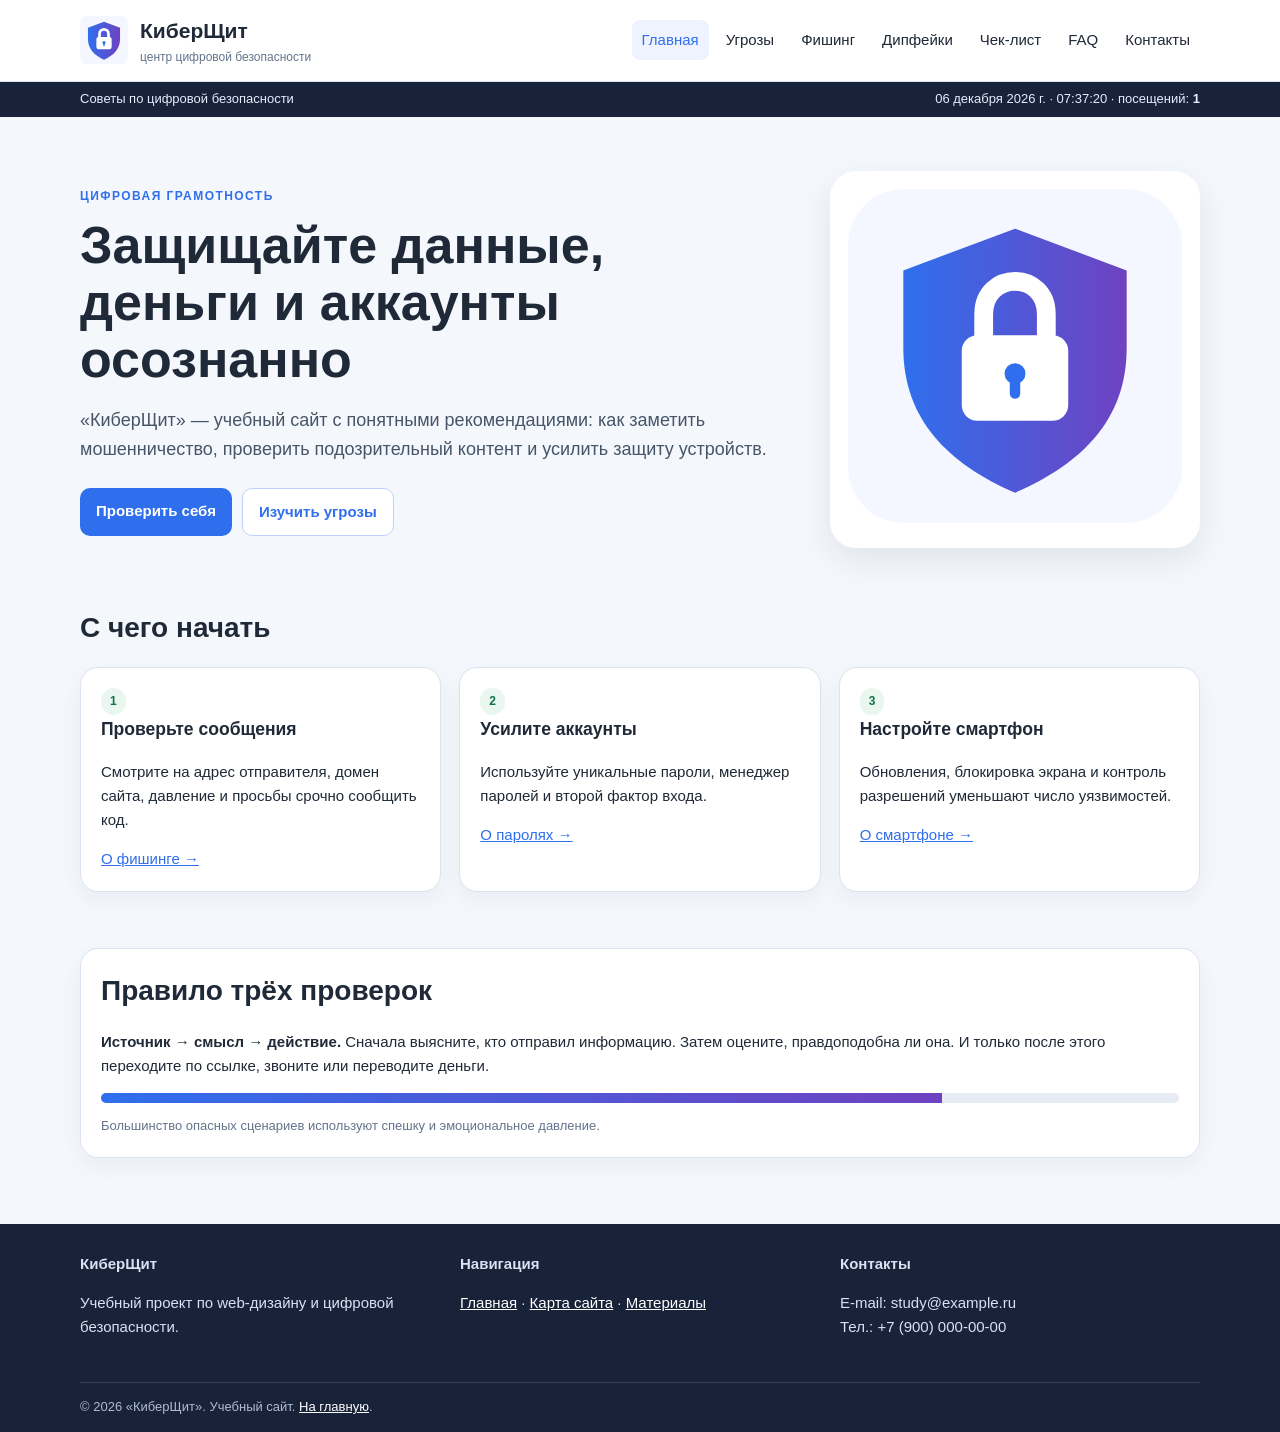
==== index.html @ 71428c57 "Add files via upload" ====
<!doctype html><html lang="ru"><head><meta charset="utf-8"><meta name="viewport" content="width=device-width, initial-scale=1"><title>Центр цифровой безопасности — КиберЩит</title><meta name="description" content="Практические советы для безопасной жизни в интернете. Разбираем фишинг, дипфейки, пароли и защиту смартфона."><meta name="keywords" content="цифровая безопасность, кибербезопасность, фишинг, пароли, дипфейки, защита данных"><meta name="author" content="Учебная работа"><link rel="stylesheet" href="css/style.css"></head><body><div class="site-header"><div class="container topbar"><a class="brand" href="index.html"><img src="images/logo.svg" alt="Логотип КиберЩит"><div><strong>КиберЩит</strong><span>центр цифровой безопасности</span></div></a><button class="nav-toggle" aria-expanded="false" aria-label="Открыть меню">Меню</button><nav class="nav" aria-label="Главная навигация"><a href="index.html" class="active">Главная</a><a href="threats.html" class="">Угрозы</a><a href="phishing.html" class="">Фишинг</a><a href="deepfakes.html" class="">Дипфейки</a><a href="checklist.html" class="">Чек-лист</a><a href="faq.html" class="">FAQ</a><a href="contacts.html" class="">Контакты</a></nav></div></div><div class="statusbar"><div class="container"><span>Советы по цифровой безопасности</span><span><span data-live-date>—</span> · <span data-live-clock>—</span> · посещений: <strong data-visit-counter>0</strong></span></div></div><main><section class="hero"><div class="container hero-grid"><div><span class="kicker">Цифровая грамотность</span><h1>Защищайте данные, деньги и аккаунты осознанно</h1><p class="lead">«КиберЩит» — учебный сайт с понятными рекомендациями: как заметить мошенничество, проверить подозрительный контент и усилить защиту устройств.</p><div class="btns"><a class="btn" href="checklist.html">Проверить себя</a><a class="btn secondary" href="threats.html">Изучить угрозы</a></div></div><div class="hero-art"><img src="images/logo.svg" alt="Логотип КиберЩит — щит с замком"></div></div></section><section class="section"><div class="container"><h2>С чего начать</h2><div class="grid"><div class="card"><span class="badge">1</span><h3>Проверьте сообщения</h3><p>Смотрите на адрес отправителя, домен сайта, давление и просьбы срочно сообщить код.</p><a href="phishing.html">О фишинге →</a></div><div class="card"><span class="badge">2</span><h3>Усилите аккаунты</h3><p>Используйте уникальные пароли, менеджер паролей и второй фактор входа.</p><a href="passwords.html">О паролях →</a></div><div class="card"><span class="badge">3</span><h3>Настройте смартфон</h3><p>Обновления, блокировка экрана и контроль разрешений уменьшают число уязвимостей.</p><a href="mobile.html">О смартфоне →</a></div></div></div></section><section class="section"><div class="container card"><h2>Правило трёх проверок</h2><p><strong>Источник → смысл → действие.</strong> Сначала выясните, кто отправил информацию. Затем оцените, правдоподобна ли она. И только после этого переходите по ссылке, звоните или переводите деньги.</p><div class="progress"><span style="width:78%"></span></div><p class="mini">Большинство опасных сценариев используют спешку и эмоциональное давление.</p></div></section></main><footer class="site-footer"><div class="container footer-grid"><div><strong>КиберЩит</strong><p>Учебный проект по web-дизайну и цифровой безопасности.</p></div><div><strong>Навигация</strong><p><a href="index.html">Главная</a> · <a href="sitemap.html">Карта сайта</a> · <a href="resources.html">Материалы</a></p></div><div><strong>Контакты</strong><p>E-mail: study@example.ru<br>Тел.: +7 (900) 000-00-00</p></div></div><div class="container footer-bottom">© 2026 «КиберЩит». Учебный сайт. <a href="index.html">На главную</a>.</div></footer><script src="js/clock.js"></script><script src="js/effects.js"></script><script src="js/counter.js"></script></body></html>
---- css/style.css ----
:root{--bg:#f4f7fb;--card:#fff;--ink:#1f2937;--muted:#64748b;--brand:#2f6fed;--brand2:#6f42c1;--ok:#17895e;--danger:#c94747;--line:#dbe3ef;--shadow:0 12px 32px rgba(33,50,90,.09)}*{box-sizing:border-box}html{scroll-behavior:smooth}body{margin:0;font-family:Arial,Helvetica,sans-serif;font-size:15px;line-height:1.6;color:var(--ink);background:var(--bg)}a{color:var(--brand)}img{max-width:100%;height:auto}.container{width:min(1120px,92%);margin:auto}.site-header{background:#fff;border-bottom:1px solid var(--line);position:sticky;top:0;z-index:20}.topbar{display:flex;align-items:center;justify-content:space-between;gap:20px;padding:14px 0}.brand{display:flex;align-items:center;gap:12px;text-decoration:none;color:var(--ink)}.brand img{width:48px;height:48px}.brand strong{font-size:21px;display:block}.brand span{display:block;color:var(--muted);font-size:12px}.nav-toggle{display:none;border:1px solid var(--line);background:#fff;border-radius:10px;padding:9px 12px}.nav{display:flex;gap:7px;flex-wrap:wrap}.nav a{text-decoration:none;color:var(--ink);padding:8px 10px;border-radius:8px}.nav a:hover,.nav a.active{background:#eef3ff;color:var(--brand)}.statusbar{background:#182238;color:#e5ecff}.statusbar .container{display:flex;justify-content:space-between;gap:12px;flex-wrap:wrap;padding:7px 0;font-size:13px}.hero{padding:54px 0 30px}.hero-grid{display:grid;grid-template-columns:1.45fr .75fr;gap:34px;align-items:center}.kicker{text-transform:uppercase;letter-spacing:.12em;color:var(--brand);font-weight:700;font-size:12px}.hero h1,.page-head h1{font-size:clamp(30px,5vw,52px);line-height:1.1;margin:10px 0 16px}.lead{font-size:18px;color:#475569;max-width:760px}.hero-art,.page-art{background:#fff;border-radius:26px;padding:18px;box-shadow:var(--shadow)}.btns{display:flex;gap:10px;flex-wrap:wrap;margin-top:24px}.btn{display:inline-block;text-decoration:none;background:var(--brand);color:#fff;padding:11px 16px;border-radius:10px;font-weight:700}.btn.secondary{background:#fff;color:var(--brand);border:1px solid #bfd0ff}.section{padding:28px 0}.section h2{font-size:28px;margin:0 0 16px}.grid{display:grid;grid-template-columns:repeat(3,1fr);gap:18px}.card{background:#fff;border:1px solid var(--line);border-radius:18px;padding:20px;box-shadow:0 8px 22px rgba(33,50,90,.05)}.card h3{margin-top:0}.card p:last-child{margin-bottom:0}.mini{font-size:13px;color:var(--muted)}.page-head{padding:42px 0 22px}.page-head-grid{display:grid;grid-template-columns:1fr 250px;gap:30px;align-items:center}.page-art img{display:block}.content-layout{display:grid;grid-template-columns:1fr 290px;gap:24px;align-items:start}.article{background:#fff;border:1px solid var(--line);border-radius:18px;padding:24px}.article h2{margin-top:26px}.article h2:first-child{margin-top:0}.aside{position:sticky;top:105px}.aside .card{margin-bottom:16px}.checklist{list-style:none;padding:0}.checklist li{padding:8px 0 8px 30px;position:relative}.checklist li:before{content:'✓';position:absolute;left:0;color:var(--ok);font-weight:700}.warning{background:#fff7ed;border-left:4px solid #f59e0b;padding:14px 16px;border-radius:8px}.danger{background:#fff1f2;border-left:4px solid var(--danger);padding:14px 16px;border-radius:8px}.table-wrap{overflow:auto}table{width:100%;border-collapse:collapse;background:#fff}th,td{padding:11px 12px;border:1px solid var(--line);text-align:left}th{background:#eef3ff}.faq details{background:#fff;border:1px solid var(--line);border-radius:12px;padding:13px 16px;margin-bottom:10px}.faq summary{font-weight:700;cursor:pointer}.contact-grid{display:grid;grid-template-columns:1fr 1fr;gap:18px}.form{display:grid;gap:12px}.form label{font-weight:700}.form input,.form textarea{width:100%;padding:11px;border:1px solid #cbd5e1;border-radius:9px;font:inherit}.form button{border:0;cursor:pointer}.site-map ul{columns:2;gap:40px}.site-footer{margin-top:38px;background:#182238;color:#d9e2f3}.site-footer a{color:#fff}.footer-grid{display:grid;grid-template-columns:1fr 1fr 1fr;gap:20px;padding:28px 0}.footer-bottom{border-top:1px solid #33415d;padding:14px 0;font-size:13px;color:#aebbd0}.badge{display:inline-block;background:#e9f7f0;color:#13704d;border-radius:999px;padding:4px 9px;font-size:12px;font-weight:700}.notice{font-size:13px;color:var(--muted)}.progress{height:10px;background:#e6ebf4;border-radius:999px;overflow:hidden}.progress span{display:block;height:100%;background:linear-gradient(90deg,var(--brand),var(--brand2))}@media(max-width:850px){.hero-grid,.page-head-grid,.content-layout,.contact-grid{grid-template-columns:1fr}.grid{grid-template-columns:1fr 1fr}.aside{position:static}.nav-toggle{display:block}.nav{display:none;width:100%;padding-bottom:12px}.nav.open{display:flex}.topbar{flex-wrap:wrap}.footer-grid{grid-template-columns:1fr}.page-art{max-width:260px}.site-map ul{columns:1}}@media(max-width:560px){.grid{grid-template-columns:1fr}.hero{padding-top:34px}.hero h1,.page-head h1{font-size:34px}.statusbar .container{display:block}.nav a{width:100%}}
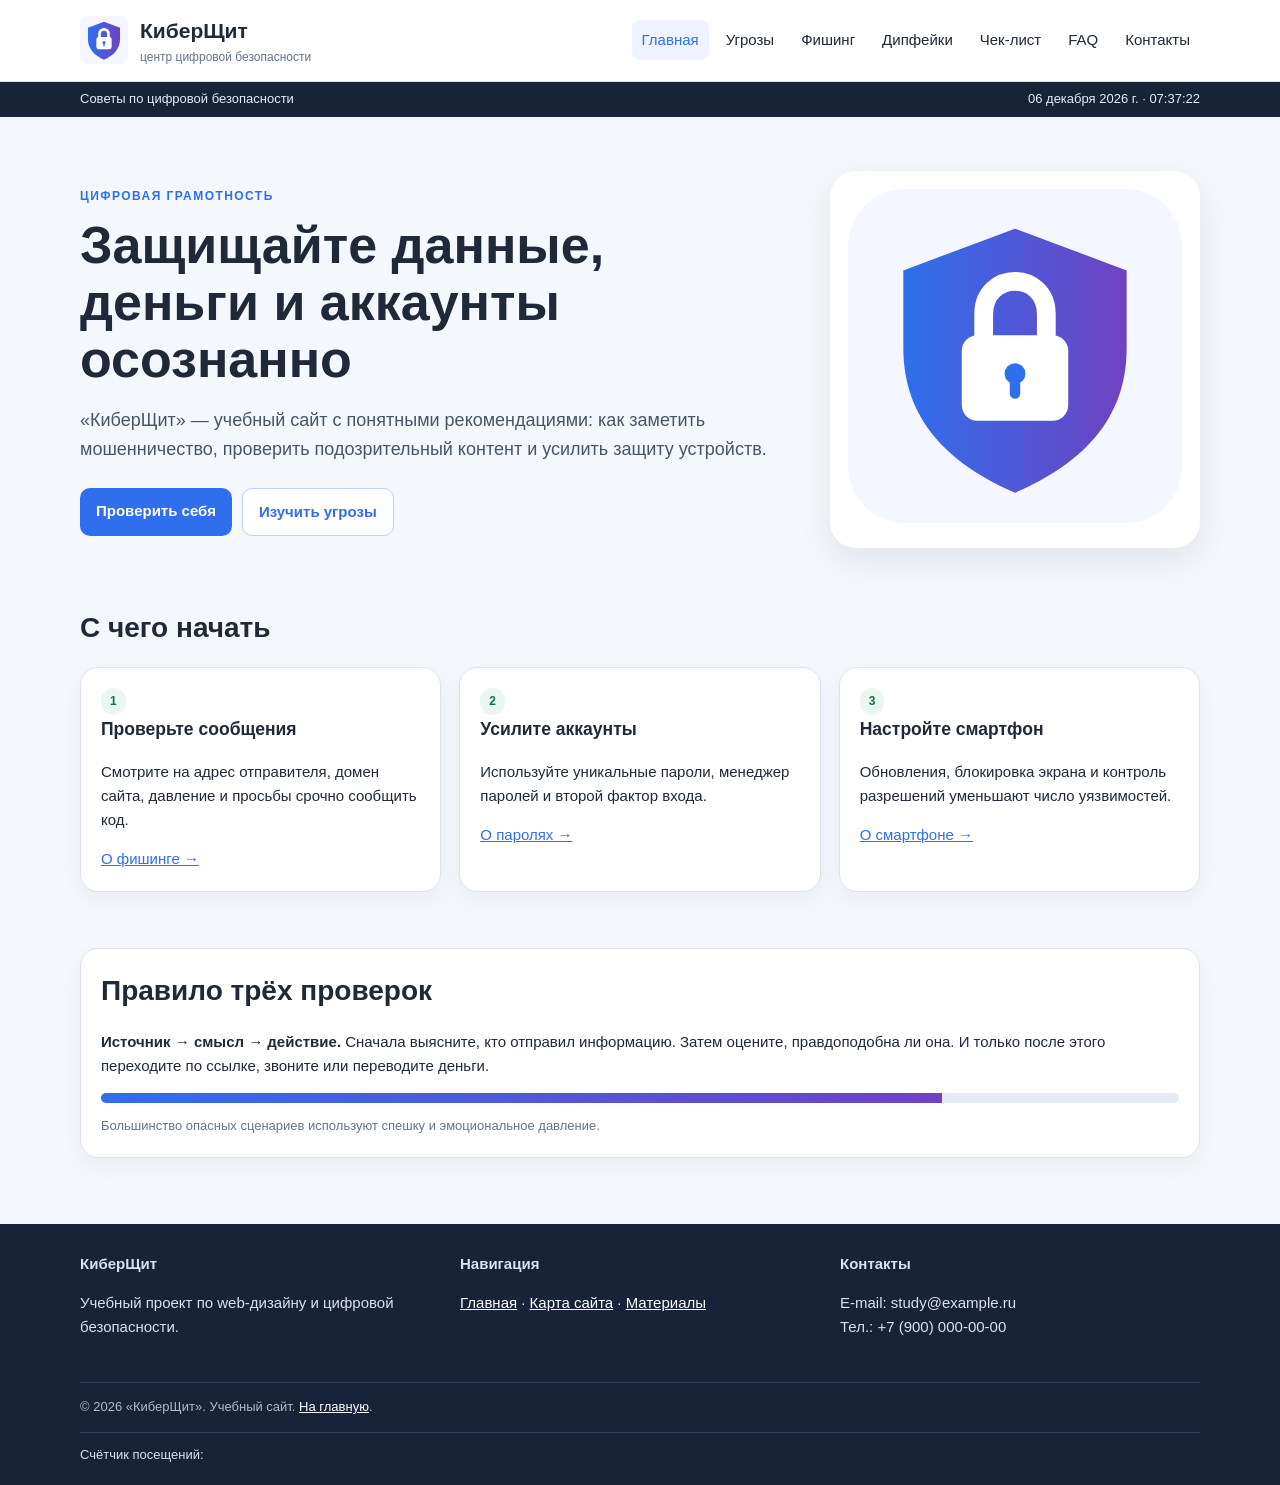
==== commit 8f7f24ac: "Add files via upload" ====
--- a/index.html
+++ b/index.html
@@ -1 +1,17 @@
-<!doctype html><html lang="ru"><head><meta charset="utf-8"><meta name="viewport" content="width=device-width, initial-scale=1"><title>Центр цифровой безопасности — КиберЩит</title><meta name="description" content="Практические советы для безопасной жизни в интернете. Разбираем фишинг, дипфейки, пароли и защиту смартфона."><meta name="keywords" content="цифровая безопасность, кибербезопасность, фишинг, пароли, дипфейки, защита данных"><meta name="author" content="Учебная работа"><link rel="stylesheet" href="css/style.css"></head><body><div class="site-header"><div class="container topbar"><a class="brand" href="index.html"><img src="images/logo.svg" alt="Логотип КиберЩит"><div><strong>КиберЩит</strong><span>центр цифровой безопасности</span></div></a><button class="nav-toggle" aria-expanded="false" aria-label="Открыть меню">Меню</button><nav class="nav" aria-label="Главная навигация"><a href="index.html" class="active">Главная</a><a href="threats.html" class="">Угрозы</a><a href="phishing.html" class="">Фишинг</a><a href="deepfakes.html" class="">Дипфейки</a><a href="checklist.html" class="">Чек-лист</a><a href="faq.html" class="">FAQ</a><a href="contacts.html" class="">Контакты</a></nav></div></div><div class="statusbar"><div class="container"><span>Советы по цифровой безопасности</span><span><span data-live-date>—</span> · <span data-live-clock>—</span> · посещений: <strong data-visit-counter>0</strong></span></div></div><main><section class="hero"><div class="container hero-grid"><div><span class="kicker">Цифровая грамотность</span><h1>Защищайте данные, деньги и аккаунты осознанно</h1><p class="lead">«КиберЩит» — учебный сайт с понятными рекомендациями: как заметить мошенничество, проверить подозрительный контент и усилить защиту устройств.</p><div class="btns"><a class="btn" href="checklist.html">Проверить себя</a><a class="btn secondary" href="threats.html">Изучить угрозы</a></div></div><div class="hero-art"><img src="images/logo.svg" alt="Логотип КиберЩит — щит с замком"></div></div></section><section class="section"><div class="container"><h2>С чего начать</h2><div class="grid"><div class="card"><span class="badge">1</span><h3>Проверьте сообщения</h3><p>Смотрите на адрес отправителя, домен сайта, давление и просьбы срочно сообщить код.</p><a href="phishing.html">О фишинге →</a></div><div class="card"><span class="badge">2</span><h3>Усилите аккаунты</h3><p>Используйте уникальные пароли, менеджер паролей и второй фактор входа.</p><a href="passwords.html">О паролях →</a></div><div class="card"><span class="badge">3</span><h3>Настройте смартфон</h3><p>Обновления, блокировка экрана и контроль разрешений уменьшают число уязвимостей.</p><a href="mobile.html">О смартфоне →</a></div></div></div></section><section class="section"><div class="container card"><h2>Правило трёх проверок</h2><p><strong>Источник → смысл → действие.</strong> Сначала выясните, кто отправил информацию. Затем оцените, правдоподобна ли она. И только после этого переходите по ссылке, звоните или переводите деньги.</p><div class="progress"><span style="width:78%"></span></div><p class="mini">Большинство опасных сценариев используют спешку и эмоциональное давление.</p></div></section></main><footer class="site-footer"><div class="container footer-grid"><div><strong>КиберЩит</strong><p>Учебный проект по web-дизайну и цифровой безопасности.</p></div><div><strong>Навигация</strong><p><a href="index.html">Главная</a> · <a href="sitemap.html">Карта сайта</a> · <a href="resources.html">Материалы</a></p></div><div><strong>Контакты</strong><p>E-mail: study@example.ru<br>Тел.: +7 (900) 000-00-00</p></div></div><div class="container footer-bottom">© 2026 «КиберЩит». Учебный сайт. <a href="index.html">На главную</a>.</div></footer><script src="js/clock.js"></script><script src="js/effects.js"></script><script src="js/counter.js"></script></body></html>+<!doctype html><html lang="ru"><head><meta charset="utf-8"><meta name="viewport" content="width=device-width, initial-scale=1"><title>Центр цифровой безопасности — КиберЩит</title><meta name="description" content="Практические советы для безопасной жизни в интернете. Разбираем фишинг, дипфейки, пароли и защиту смартфона."><meta name="keywords" content="цифровая безопасность, кибербезопасность, фишинг, пароли, дипфейки, защита данных"><meta name="author" content="Учебная работа"><link rel="stylesheet" href="css/style.css"></head><body><div class="site-header"><div class="container topbar"><a class="brand" href="index.html"><img src="images/logo.svg" alt="Логотип КиберЩит"><div><strong>КиберЩит</strong><span>центр цифровой безопасности</span></div></a><button class="nav-toggle" aria-expanded="false" aria-label="Открыть меню">Меню</button><nav class="nav" aria-label="Главная навигация"><a href="index.html" class="active">Главная</a><a href="threats.html" class="">Угрозы</a><a href="phishing.html" class="">Фишинг</a><a href="deepfakes.html" class="">Дипфейки</a><a href="checklist.html" class="">Чек-лист</a><a href="faq.html" class="">FAQ</a><a href="contacts.html" class="">Контакты</a></nav></div></div><div class="statusbar"><div class="container"><span>Советы по цифровой безопасности</span><span><span data-live-date>—</span> · <span data-live-clock>—</span></span></div></div><main><section class="hero"><div class="container hero-grid"><div><span class="kicker">Цифровая грамотность</span><h1>Защищайте данные, деньги и аккаунты осознанно</h1><p class="lead">«КиберЩит» — учебный сайт с понятными рекомендациями: как заметить мошенничество, проверить подозрительный контент и усилить защиту устройств.</p><div class="btns"><a class="btn" href="checklist.html">Проверить себя</a><a class="btn secondary" href="threats.html">Изучить угрозы</a></div></div><div class="hero-art"><img src="images/logo.svg" alt="Логотип КиберЩит — щит с замком"></div></div></section><section class="section"><div class="container"><h2>С чего начать</h2><div class="grid"><div class="card"><span class="badge">1</span><h3>Проверьте сообщения</h3><p>Смотрите на адрес отправителя, домен сайта, давление и просьбы срочно сообщить код.</p><a href="phishing.html">О фишинге →</a></div><div class="card"><span class="badge">2</span><h3>Усилите аккаунты</h3><p>Используйте уникальные пароли, менеджер паролей и второй фактор входа.</p><a href="passwords.html">О паролях →</a></div><div class="card"><span class="badge">3</span><h3>Настройте смартфон</h3><p>Обновления, блокировка экрана и контроль разрешений уменьшают число уязвимостей.</p><a href="mobile.html">О смартфоне →</a></div></div></div></section><section class="section"><div class="container card"><h2>Правило трёх проверок</h2><p><strong>Источник → смысл → действие.</strong> Сначала выясните, кто отправил информацию. Затем оцените, правдоподобна ли она. И только после этого переходите по ссылке, звоните или переводите деньги.</p><div class="progress"><span style="width:78%"></span></div><p class="mini">Большинство опасных сценариев используют спешку и эмоциональное давление.</p></div></section></main><footer class="site-footer"><div class="container footer-grid"><div><strong>КиберЩит</strong><p>Учебный проект по web-дизайну и цифровой безопасности.</p></div><div><strong>Навигация</strong><p><a href="index.html">Главная</a> · <a href="sitemap.html">Карта сайта</a> · <a href="resources.html">Материалы</a></p></div><div><strong>Контакты</strong><p>E-mail: study@example.ru<br>Тел.: +7 (900) 000-00-00</p></div></div><div class="container footer-bottom">© 2026 «КиберЩит». Учебный сайт. <a href="index.html">На главную</a>.</div><div class="container statcounter-row"><span class="statcounter-label">Счётчик посещений:</span><div class="statcounter-widget">
+<!-- Default Statcounter code for КиберЩит
+https://ivanidzeboss.github.io/cybershield-html/ -->
+<script type="text/javascript">
+var sc_project=13366010; 
+var sc_invisible=0; 
+var sc_security="692dc3ce"; 
+var scJsHost = "https://";
+document.write("<sc"+"ript type='text/javascript' src='" + scJsHost+
+"statcounter.com/counter/counter.js'></"+"script>");
+</script>
+<noscript><div class="statcounter"><a title="Web Analytics"
+href="https://statcounter.com/" target="_blank"><img class="statcounter"
+src="https://c.statcounter.com/13366010/0/692dc3ce/0/" alt="Web Analytics"
+referrerPolicy="no-referrer-when-downgrade"></a></div></noscript>
+<!-- End of Statcounter Code -->
+</div></div></footer><script src="js/clock.js"></script><script src="js/effects.js"></script></body></html>
--- a/css/style.css
+++ b/css/style.css
@@ -1 +1,5 @@
-:root{--bg:#f4f7fb;--card:#fff;--ink:#1f2937;--muted:#64748b;--brand:#2f6fed;--brand2:#6f42c1;--ok:#17895e;--danger:#c94747;--line:#dbe3ef;--shadow:0 12px 32px rgba(33,50,90,.09)}*{box-sizing:border-box}html{scroll-behavior:smooth}body{margin:0;font-family:Arial,Helvetica,sans-serif;font-size:15px;line-height:1.6;color:var(--ink);background:var(--bg)}a{color:var(--brand)}img{max-width:100%;height:auto}.container{width:min(1120px,92%);margin:auto}.site-header{background:#fff;border-bottom:1px solid var(--line);position:sticky;top:0;z-index:20}.topbar{display:flex;align-items:center;justify-content:space-between;gap:20px;padding:14px 0}.brand{display:flex;align-items:center;gap:12px;text-decoration:none;color:var(--ink)}.brand img{width:48px;height:48px}.brand strong{font-size:21px;display:block}.brand span{display:block;color:var(--muted);font-size:12px}.nav-toggle{display:none;border:1px solid var(--line);background:#fff;border-radius:10px;padding:9px 12px}.nav{display:flex;gap:7px;flex-wrap:wrap}.nav a{text-decoration:none;color:var(--ink);padding:8px 10px;border-radius:8px}.nav a:hover,.nav a.active{background:#eef3ff;color:var(--brand)}.statusbar{background:#182238;color:#e5ecff}.statusbar .container{display:flex;justify-content:space-between;gap:12px;flex-wrap:wrap;padding:7px 0;font-size:13px}.hero{padding:54px 0 30px}.hero-grid{display:grid;grid-template-columns:1.45fr .75fr;gap:34px;align-items:center}.kicker{text-transform:uppercase;letter-spacing:.12em;color:var(--brand);font-weight:700;font-size:12px}.hero h1,.page-head h1{font-size:clamp(30px,5vw,52px);line-height:1.1;margin:10px 0 16px}.lead{font-size:18px;color:#475569;max-width:760px}.hero-art,.page-art{background:#fff;border-radius:26px;padding:18px;box-shadow:var(--shadow)}.btns{display:flex;gap:10px;flex-wrap:wrap;margin-top:24px}.btn{display:inline-block;text-decoration:none;background:var(--brand);color:#fff;padding:11px 16px;border-radius:10px;font-weight:700}.btn.secondary{background:#fff;color:var(--brand);border:1px solid #bfd0ff}.section{padding:28px 0}.section h2{font-size:28px;margin:0 0 16px}.grid{display:grid;grid-template-columns:repeat(3,1fr);gap:18px}.card{background:#fff;border:1px solid var(--line);border-radius:18px;padding:20px;box-shadow:0 8px 22px rgba(33,50,90,.05)}.card h3{margin-top:0}.card p:last-child{margin-bottom:0}.mini{font-size:13px;color:var(--muted)}.page-head{padding:42px 0 22px}.page-head-grid{display:grid;grid-template-columns:1fr 250px;gap:30px;align-items:center}.page-art img{display:block}.content-layout{display:grid;grid-template-columns:1fr 290px;gap:24px;align-items:start}.article{background:#fff;border:1px solid var(--line);border-radius:18px;padding:24px}.article h2{margin-top:26px}.article h2:first-child{margin-top:0}.aside{position:sticky;top:105px}.aside .card{margin-bottom:16px}.checklist{list-style:none;padding:0}.checklist li{padding:8px 0 8px 30px;position:relative}.checklist li:before{content:'✓';position:absolute;left:0;color:var(--ok);font-weight:700}.warning{background:#fff7ed;border-left:4px solid #f59e0b;padding:14px 16px;border-radius:8px}.danger{background:#fff1f2;border-left:4px solid var(--danger);padding:14px 16px;border-radius:8px}.table-wrap{overflow:auto}table{width:100%;border-collapse:collapse;background:#fff}th,td{padding:11px 12px;border:1px solid var(--line);text-align:left}th{background:#eef3ff}.faq details{background:#fff;border:1px solid var(--line);border-radius:12px;padding:13px 16px;margin-bottom:10px}.faq summary{font-weight:700;cursor:pointer}.contact-grid{display:grid;grid-template-columns:1fr 1fr;gap:18px}.form{display:grid;gap:12px}.form label{font-weight:700}.form input,.form textarea{width:100%;padding:11px;border:1px solid #cbd5e1;border-radius:9px;font:inherit}.form button{border:0;cursor:pointer}.site-map ul{columns:2;gap:40px}.site-footer{margin-top:38px;background:#182238;color:#d9e2f3}.site-footer a{color:#fff}.footer-grid{display:grid;grid-template-columns:1fr 1fr 1fr;gap:20px;padding:28px 0}.footer-bottom{border-top:1px solid #33415d;padding:14px 0;font-size:13px;color:#aebbd0}.badge{display:inline-block;background:#e9f7f0;color:#13704d;border-radius:999px;padding:4px 9px;font-size:12px;font-weight:700}.notice{font-size:13px;color:var(--muted)}.progress{height:10px;background:#e6ebf4;border-radius:999px;overflow:hidden}.progress span{display:block;height:100%;background:linear-gradient(90deg,var(--brand),var(--brand2))}@media(max-width:850px){.hero-grid,.page-head-grid,.content-layout,.contact-grid{grid-template-columns:1fr}.grid{grid-template-columns:1fr 1fr}.aside{position:static}.nav-toggle{display:block}.nav{display:none;width:100%;padding-bottom:12px}.nav.open{display:flex}.topbar{flex-wrap:wrap}.footer-grid{grid-template-columns:1fr}.page-art{max-width:260px}.site-map ul{columns:1}}@media(max-width:560px){.grid{grid-template-columns:1fr}.hero{padding-top:34px}.hero h1,.page-head h1{font-size:34px}.statusbar .container{display:block}.nav a{width:100%}}+:root{--bg:#f4f7fb;--card:#fff;--ink:#1f2937;--muted:#64748b;--brand:#2f6fed;--brand2:#6f42c1;--ok:#17895e;--danger:#c94747;--line:#dbe3ef;--shadow:0 12px 32px rgba(33,50,90,.09)}*{box-sizing:border-box}html{scroll-behavior:smooth}body{margin:0;font-family:Arial,Helvetica,sans-serif;font-size:15px;line-height:1.6;color:var(--ink);background:var(--bg)}a{color:var(--brand)}img{max-width:100%;height:auto}.container{width:min(1120px,92%);margin:auto}.site-header{background:#fff;border-bottom:1px solid var(--line);position:sticky;top:0;z-index:20}.topbar{display:flex;align-items:center;justify-content:space-between;gap:20px;padding:14px 0}.brand{display:flex;align-items:center;gap:12px;text-decoration:none;color:var(--ink)}.brand img{width:48px;height:48px}.brand strong{font-size:21px;display:block}.brand span{display:block;color:var(--muted);font-size:12px}.nav-toggle{display:none;border:1px solid var(--line);background:#fff;border-radius:10px;padding:9px 12px}.nav{display:flex;gap:7px;flex-wrap:wrap}.nav a{text-decoration:none;color:var(--ink);padding:8px 10px;border-radius:8px}.nav a:hover,.nav a.active{background:#eef3ff;color:var(--brand)}.statusbar{background:#182238;color:#e5ecff}.statusbar .container{display:flex;justify-content:space-between;gap:12px;flex-wrap:wrap;padding:7px 0;font-size:13px}.hero{padding:54px 0 30px}.hero-grid{display:grid;grid-template-columns:1.45fr .75fr;gap:34px;align-items:center}.kicker{text-transform:uppercase;letter-spacing:.12em;color:var(--brand);font-weight:700;font-size:12px}.hero h1,.page-head h1{font-size:clamp(30px,5vw,52px);line-height:1.1;margin:10px 0 16px}.lead{font-size:18px;color:#475569;max-width:760px}.hero-art,.page-art{background:#fff;border-radius:26px;padding:18px;box-shadow:var(--shadow)}.btns{display:flex;gap:10px;flex-wrap:wrap;margin-top:24px}.btn{display:inline-block;text-decoration:none;background:var(--brand);color:#fff;padding:11px 16px;border-radius:10px;font-weight:700}.btn.secondary{background:#fff;color:var(--brand);border:1px solid #bfd0ff}.section{padding:28px 0}.section h2{font-size:28px;margin:0 0 16px}.grid{display:grid;grid-template-columns:repeat(3,1fr);gap:18px}.card{background:#fff;border:1px solid var(--line);border-radius:18px;padding:20px;box-shadow:0 8px 22px rgba(33,50,90,.05)}.card h3{margin-top:0}.card p:last-child{margin-bottom:0}.mini{font-size:13px;color:var(--muted)}.page-head{padding:42px 0 22px}.page-head-grid{display:grid;grid-template-columns:1fr 250px;gap:30px;align-items:center}.page-art img{display:block}.content-layout{display:grid;grid-template-columns:1fr 290px;gap:24px;align-items:start}.article{background:#fff;border:1px solid var(--line);border-radius:18px;padding:24px}.article h2{margin-top:26px}.article h2:first-child{margin-top:0}.aside{position:sticky;top:105px}.aside .card{margin-bottom:16px}.checklist{list-style:none;padding:0}.checklist li{padding:8px 0 8px 30px;position:relative}.checklist li:before{content:'✓';position:absolute;left:0;color:var(--ok);font-weight:700}.warning{background:#fff7ed;border-left:4px solid #f59e0b;padding:14px 16px;border-radius:8px}.danger{background:#fff1f2;border-left:4px solid var(--danger);padding:14px 16px;border-radius:8px}.table-wrap{overflow:auto}table{width:100%;border-collapse:collapse;background:#fff}th,td{padding:11px 12px;border:1px solid var(--line);text-align:left}th{background:#eef3ff}.faq details{background:#fff;border:1px solid var(--line);border-radius:12px;padding:13px 16px;margin-bottom:10px}.faq summary{font-weight:700;cursor:pointer}.contact-grid{display:grid;grid-template-columns:1fr 1fr;gap:18px}.form{display:grid;gap:12px}.form label{font-weight:700}.form input,.form textarea{width:100%;padding:11px;border:1px solid #cbd5e1;border-radius:9px;font:inherit}.form button{border:0;cursor:pointer}.site-map ul{columns:2;gap:40px}.site-footer{margin-top:38px;background:#182238;color:#d9e2f3}.site-footer a{color:#fff}.footer-grid{display:grid;grid-template-columns:1fr 1fr 1fr;gap:20px;padding:28px 0}.footer-bottom{border-top:1px solid #33415d;padding:14px 0;font-size:13px;color:#aebbd0}.badge{display:inline-block;background:#e9f7f0;color:#13704d;border-radius:999px;padding:4px 9px;font-size:12px;font-weight:700}.notice{font-size:13px;color:var(--muted)}.progress{height:10px;background:#e6ebf4;border-radius:999px;overflow:hidden}.progress span{display:block;height:100%;background:linear-gradient(90deg,var(--brand),var(--brand2))}@media(max-width:850px){.hero-grid,.page-head-grid,.content-layout,.contact-grid{grid-template-columns:1fr}.grid{grid-template-columns:1fr 1fr}.aside{position:static}.nav-toggle{display:block}.nav{display:none;width:100%;padding-bottom:12px}.nav.open{display:flex}.topbar{flex-wrap:wrap}.footer-grid{grid-template-columns:1fr}.page-art{max-width:260px}.site-map ul{columns:1}}@media(max-width:560px){.grid{grid-template-columns:1fr}.hero{padding-top:34px}.hero h1,.page-head h1{font-size:34px}.statusbar .container{display:block}.nav a{width:100%}}
+/* Единый видимый счётчик посещений Statcounter в подвале каждой страницы */
+.statcounter-row{border-top:1px solid #33415d;padding:12px 0 19px;display:flex;align-items:center;flex-wrap:wrap;gap:10px;font-size:13px;color:#d9e2f3}
+.statcounter-widget{display:inline-flex;align-items:center;min-height:20px}
+.statcounter-widget img{display:inline-block;vertical-align:middle}
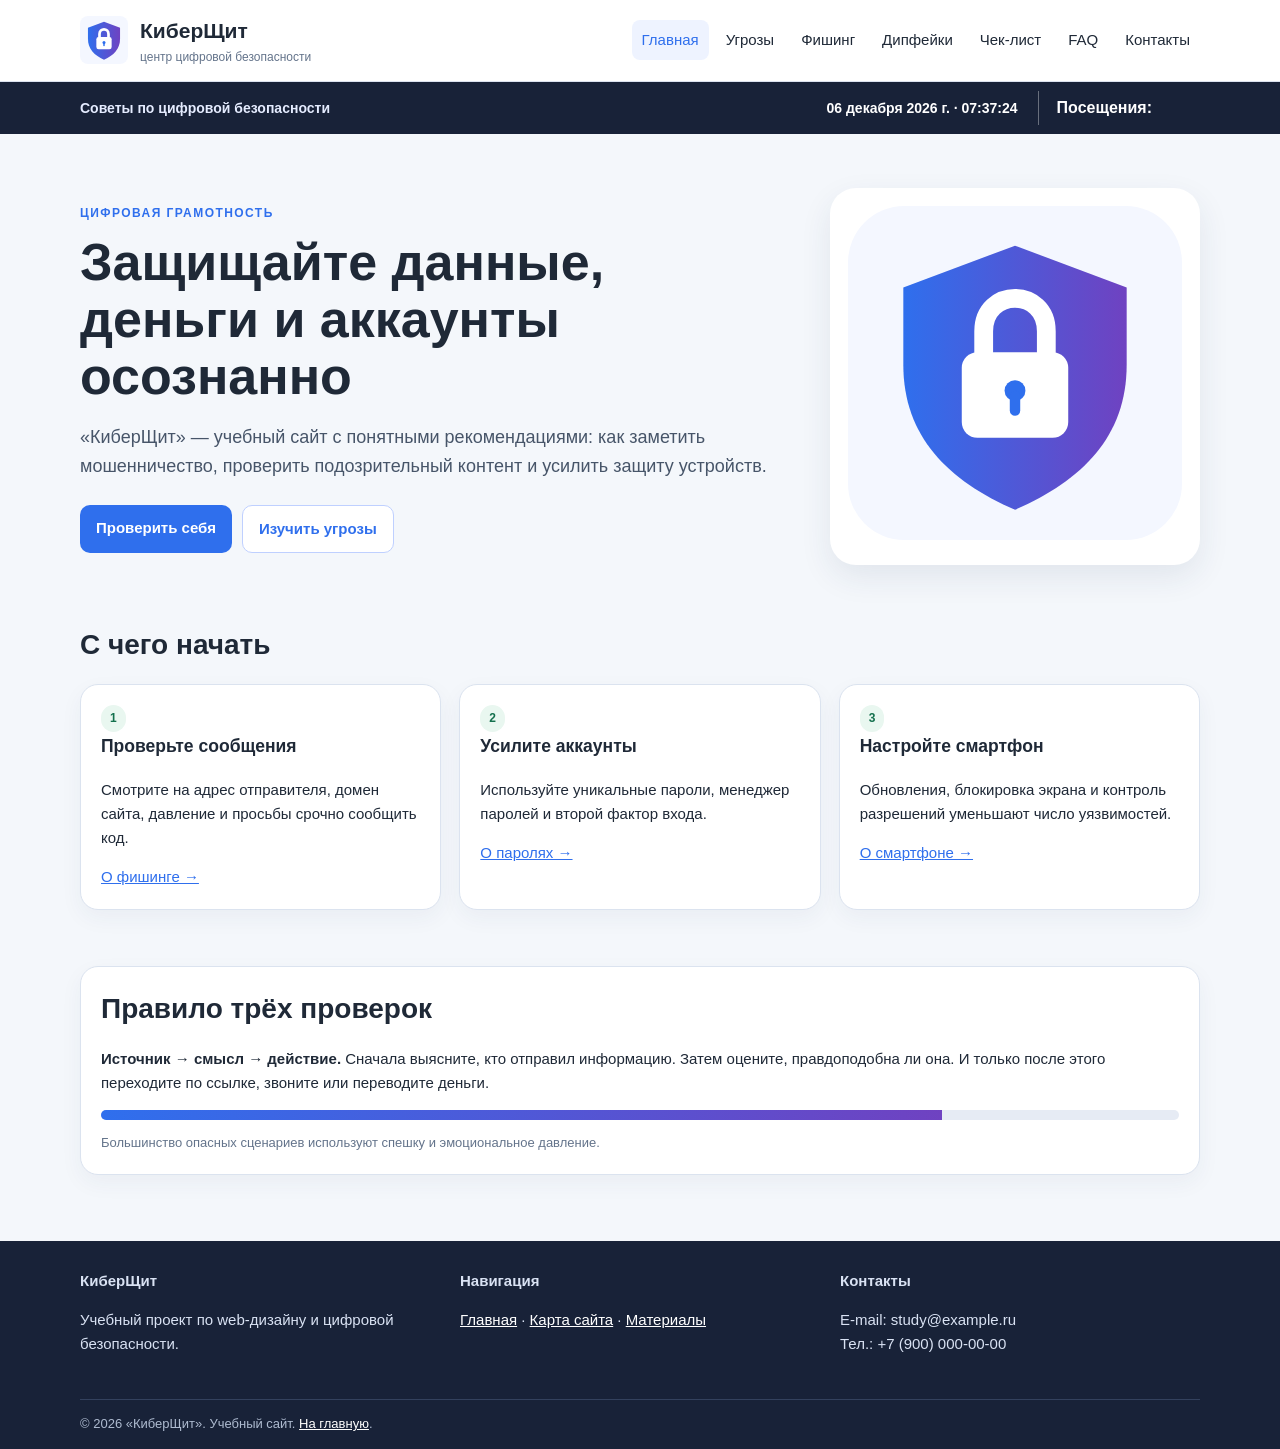
==== commit 8bc6ae56: "Add files via upload" ====
--- a/index.html
+++ b/index.html
@@ -1,4 +1,4 @@
-<!doctype html><html lang="ru"><head><meta charset="utf-8"><meta name="viewport" content="width=device-width, initial-scale=1"><title>Центр цифровой безопасности — КиберЩит</title><meta name="description" content="Практические советы для безопасной жизни в интернете. Разбираем фишинг, дипфейки, пароли и защиту смартфона."><meta name="keywords" content="цифровая безопасность, кибербезопасность, фишинг, пароли, дипфейки, защита данных"><meta name="author" content="Учебная работа"><link rel="stylesheet" href="css/style.css"></head><body><div class="site-header"><div class="container topbar"><a class="brand" href="index.html"><img src="images/logo.svg" alt="Логотип КиберЩит"><div><strong>КиберЩит</strong><span>центр цифровой безопасности</span></div></a><button class="nav-toggle" aria-expanded="false" aria-label="Открыть меню">Меню</button><nav class="nav" aria-label="Главная навигация"><a href="index.html" class="active">Главная</a><a href="threats.html" class="">Угрозы</a><a href="phishing.html" class="">Фишинг</a><a href="deepfakes.html" class="">Дипфейки</a><a href="checklist.html" class="">Чек-лист</a><a href="faq.html" class="">FAQ</a><a href="contacts.html" class="">Контакты</a></nav></div></div><div class="statusbar"><div class="container"><span>Советы по цифровой безопасности</span><span><span data-live-date>—</span> · <span data-live-clock>—</span></span></div></div><main><section class="hero"><div class="container hero-grid"><div><span class="kicker">Цифровая грамотность</span><h1>Защищайте данные, деньги и аккаунты осознанно</h1><p class="lead">«КиберЩит» — учебный сайт с понятными рекомендациями: как заметить мошенничество, проверить подозрительный контент и усилить защиту устройств.</p><div class="btns"><a class="btn" href="checklist.html">Проверить себя</a><a class="btn secondary" href="threats.html">Изучить угрозы</a></div></div><div class="hero-art"><img src="images/logo.svg" alt="Логотип КиберЩит — щит с замком"></div></div></section><section class="section"><div class="container"><h2>С чего начать</h2><div class="grid"><div class="card"><span class="badge">1</span><h3>Проверьте сообщения</h3><p>Смотрите на адрес отправителя, домен сайта, давление и просьбы срочно сообщить код.</p><a href="phishing.html">О фишинге →</a></div><div class="card"><span class="badge">2</span><h3>Усилите аккаунты</h3><p>Используйте уникальные пароли, менеджер паролей и второй фактор входа.</p><a href="passwords.html">О паролях →</a></div><div class="card"><span class="badge">3</span><h3>Настройте смартфон</h3><p>Обновления, блокировка экрана и контроль разрешений уменьшают число уязвимостей.</p><a href="mobile.html">О смартфоне →</a></div></div></div></section><section class="section"><div class="container card"><h2>Правило трёх проверок</h2><p><strong>Источник → смысл → действие.</strong> Сначала выясните, кто отправил информацию. Затем оцените, правдоподобна ли она. И только после этого переходите по ссылке, звоните или переводите деньги.</p><div class="progress"><span style="width:78%"></span></div><p class="mini">Большинство опасных сценариев используют спешку и эмоциональное давление.</p></div></section></main><footer class="site-footer"><div class="container footer-grid"><div><strong>КиберЩит</strong><p>Учебный проект по web-дизайну и цифровой безопасности.</p></div><div><strong>Навигация</strong><p><a href="index.html">Главная</a> · <a href="sitemap.html">Карта сайта</a> · <a href="resources.html">Материалы</a></p></div><div><strong>Контакты</strong><p>E-mail: study@example.ru<br>Тел.: +7 (900) 000-00-00</p></div></div><div class="container footer-bottom">© 2026 «КиберЩит». Учебный сайт. <a href="index.html">На главную</a>.</div><div class="container statcounter-row"><span class="statcounter-label">Счётчик посещений:</span><div class="statcounter-widget">
+<!doctype html><html lang="ru"><head><meta charset="utf-8"><meta name="viewport" content="width=device-width, initial-scale=1"><title>Центр цифровой безопасности — КиберЩит</title><meta name="description" content="Практические советы для безопасной жизни в интернете. Разбираем фишинг, дипфейки, пароли и защиту смартфона."><meta name="keywords" content="цифровая безопасность, кибербезопасность, фишинг, пароли, дипфейки, защита данных"><meta name="author" content="Учебная работа"><link rel="stylesheet" href="css/style.css"></head><body><div class="site-header"><div class="container topbar"><a class="brand" href="index.html"><img src="images/logo.svg" alt="Логотип КиберЩит"><div><strong>КиберЩит</strong><span>центр цифровой безопасности</span></div></a><button class="nav-toggle" aria-expanded="false" aria-label="Открыть меню">Меню</button><nav class="nav" aria-label="Главная навигация"><a href="index.html" class="active">Главная</a><a href="threats.html" class="">Угрозы</a><a href="phishing.html" class="">Фишинг</a><a href="deepfakes.html" class="">Дипфейки</a><a href="checklist.html" class="">Чек-лист</a><a href="faq.html" class="">FAQ</a><a href="contacts.html" class="">Контакты</a></nav></div></div><div class="statusbar"><div class="container"><span class="statusbar-message">Советы по цифровой безопасности</span><div class="statusbar-meta"><span class="statusbar-clock"><span data-live-date>—</span> · <span data-live-clock>—</span></span><div class="visit-count" aria-label="Счётчик посещений сайта"><span class="visit-count-label">Посещения:</span><div class="statcounter-widget">
 <!-- Default Statcounter code for КиберЩит
 https://ivanidzeboss.github.io/cybershield-html/ -->
 <script type="text/javascript">
@@ -14,4 +14,4 @@
 src="https://c.statcounter.com/13366010/0/692dc3ce/0/" alt="Web Analytics"
 referrerPolicy="no-referrer-when-downgrade"></a></div></noscript>
 <!-- End of Statcounter Code -->
-</div></div></footer><script src="js/clock.js"></script><script src="js/effects.js"></script></body></html>+</div></div></div></div></div><main><section class="hero"><div class="container hero-grid"><div><span class="kicker">Цифровая грамотность</span><h1>Защищайте данные, деньги и аккаунты осознанно</h1><p class="lead">«КиберЩит» — учебный сайт с понятными рекомендациями: как заметить мошенничество, проверить подозрительный контент и усилить защиту устройств.</p><div class="btns"><a class="btn" href="checklist.html">Проверить себя</a><a class="btn secondary" href="threats.html">Изучить угрозы</a></div></div><div class="hero-art"><img src="images/logo.svg" alt="Логотип КиберЩит — щит с замком"></div></div></section><section class="section"><div class="container"><h2>С чего начать</h2><div class="grid"><div class="card"><span class="badge">1</span><h3>Проверьте сообщения</h3><p>Смотрите на адрес отправителя, домен сайта, давление и просьбы срочно сообщить код.</p><a href="phishing.html">О фишинге →</a></div><div class="card"><span class="badge">2</span><h3>Усилите аккаунты</h3><p>Используйте уникальные пароли, менеджер паролей и второй фактор входа.</p><a href="passwords.html">О паролях →</a></div><div class="card"><span class="badge">3</span><h3>Настройте смартфон</h3><p>Обновления, блокировка экрана и контроль разрешений уменьшают число уязвимостей.</p><a href="mobile.html">О смартфоне →</a></div></div></div></section><section class="section"><div class="container card"><h2>Правило трёх проверок</h2><p><strong>Источник → смысл → действие.</strong> Сначала выясните, кто отправил информацию. Затем оцените, правдоподобна ли она. И только после этого переходите по ссылке, звоните или переводите деньги.</p><div class="progress"><span style="width:78%"></span></div><p class="mini">Большинство опасных сценариев используют спешку и эмоциональное давление.</p></div></section></main><footer class="site-footer"><div class="container footer-grid"><div><strong>КиберЩит</strong><p>Учебный проект по web-дизайну и цифровой безопасности.</p></div><div><strong>Навигация</strong><p><a href="index.html">Главная</a> · <a href="sitemap.html">Карта сайта</a> · <a href="resources.html">Материалы</a></p></div><div><strong>Контакты</strong><p>E-mail: study@example.ru<br>Тел.: +7 (900) 000-00-00</p></div></div><div class="container footer-bottom">© 2026 «КиберЩит». Учебный сайт. <a href="index.html">На главную</a>.</div></footer><script src="js/clock.js"></script><script src="js/effects.js"></script></body></html>
--- a/css/style.css
+++ b/css/style.css
@@ -1,5 +1,21 @@
 :root{--bg:#f4f7fb;--card:#fff;--ink:#1f2937;--muted:#64748b;--brand:#2f6fed;--brand2:#6f42c1;--ok:#17895e;--danger:#c94747;--line:#dbe3ef;--shadow:0 12px 32px rgba(33,50,90,.09)}*{box-sizing:border-box}html{scroll-behavior:smooth}body{margin:0;font-family:Arial,Helvetica,sans-serif;font-size:15px;line-height:1.6;color:var(--ink);background:var(--bg)}a{color:var(--brand)}img{max-width:100%;height:auto}.container{width:min(1120px,92%);margin:auto}.site-header{background:#fff;border-bottom:1px solid var(--line);position:sticky;top:0;z-index:20}.topbar{display:flex;align-items:center;justify-content:space-between;gap:20px;padding:14px 0}.brand{display:flex;align-items:center;gap:12px;text-decoration:none;color:var(--ink)}.brand img{width:48px;height:48px}.brand strong{font-size:21px;display:block}.brand span{display:block;color:var(--muted);font-size:12px}.nav-toggle{display:none;border:1px solid var(--line);background:#fff;border-radius:10px;padding:9px 12px}.nav{display:flex;gap:7px;flex-wrap:wrap}.nav a{text-decoration:none;color:var(--ink);padding:8px 10px;border-radius:8px}.nav a:hover,.nav a.active{background:#eef3ff;color:var(--brand)}.statusbar{background:#182238;color:#e5ecff}.statusbar .container{display:flex;justify-content:space-between;gap:12px;flex-wrap:wrap;padding:7px 0;font-size:13px}.hero{padding:54px 0 30px}.hero-grid{display:grid;grid-template-columns:1.45fr .75fr;gap:34px;align-items:center}.kicker{text-transform:uppercase;letter-spacing:.12em;color:var(--brand);font-weight:700;font-size:12px}.hero h1,.page-head h1{font-size:clamp(30px,5vw,52px);line-height:1.1;margin:10px 0 16px}.lead{font-size:18px;color:#475569;max-width:760px}.hero-art,.page-art{background:#fff;border-radius:26px;padding:18px;box-shadow:var(--shadow)}.btns{display:flex;gap:10px;flex-wrap:wrap;margin-top:24px}.btn{display:inline-block;text-decoration:none;background:var(--brand);color:#fff;padding:11px 16px;border-radius:10px;font-weight:700}.btn.secondary{background:#fff;color:var(--brand);border:1px solid #bfd0ff}.section{padding:28px 0}.section h2{font-size:28px;margin:0 0 16px}.grid{display:grid;grid-template-columns:repeat(3,1fr);gap:18px}.card{background:#fff;border:1px solid var(--line);border-radius:18px;padding:20px;box-shadow:0 8px 22px rgba(33,50,90,.05)}.card h3{margin-top:0}.card p:last-child{margin-bottom:0}.mini{font-size:13px;color:var(--muted)}.page-head{padding:42px 0 22px}.page-head-grid{display:grid;grid-template-columns:1fr 250px;gap:30px;align-items:center}.page-art img{display:block}.content-layout{display:grid;grid-template-columns:1fr 290px;gap:24px;align-items:start}.article{background:#fff;border:1px solid var(--line);border-radius:18px;padding:24px}.article h2{margin-top:26px}.article h2:first-child{margin-top:0}.aside{position:sticky;top:105px}.aside .card{margin-bottom:16px}.checklist{list-style:none;padding:0}.checklist li{padding:8px 0 8px 30px;position:relative}.checklist li:before{content:'✓';position:absolute;left:0;color:var(--ok);font-weight:700}.warning{background:#fff7ed;border-left:4px solid #f59e0b;padding:14px 16px;border-radius:8px}.danger{background:#fff1f2;border-left:4px solid var(--danger);padding:14px 16px;border-radius:8px}.table-wrap{overflow:auto}table{width:100%;border-collapse:collapse;background:#fff}th,td{padding:11px 12px;border:1px solid var(--line);text-align:left}th{background:#eef3ff}.faq details{background:#fff;border:1px solid var(--line);border-radius:12px;padding:13px 16px;margin-bottom:10px}.faq summary{font-weight:700;cursor:pointer}.contact-grid{display:grid;grid-template-columns:1fr 1fr;gap:18px}.form{display:grid;gap:12px}.form label{font-weight:700}.form input,.form textarea{width:100%;padding:11px;border:1px solid #cbd5e1;border-radius:9px;font:inherit}.form button{border:0;cursor:pointer}.site-map ul{columns:2;gap:40px}.site-footer{margin-top:38px;background:#182238;color:#d9e2f3}.site-footer a{color:#fff}.footer-grid{display:grid;grid-template-columns:1fr 1fr 1fr;gap:20px;padding:28px 0}.footer-bottom{border-top:1px solid #33415d;padding:14px 0;font-size:13px;color:#aebbd0}.badge{display:inline-block;background:#e9f7f0;color:#13704d;border-radius:999px;padding:4px 9px;font-size:12px;font-weight:700}.notice{font-size:13px;color:var(--muted)}.progress{height:10px;background:#e6ebf4;border-radius:999px;overflow:hidden}.progress span{display:block;height:100%;background:linear-gradient(90deg,var(--brand),var(--brand2))}@media(max-width:850px){.hero-grid,.page-head-grid,.content-layout,.contact-grid{grid-template-columns:1fr}.grid{grid-template-columns:1fr 1fr}.aside{position:static}.nav-toggle{display:block}.nav{display:none;width:100%;padding-bottom:12px}.nav.open{display:flex}.topbar{flex-wrap:wrap}.footer-grid{grid-template-columns:1fr}.page-art{max-width:260px}.site-map ul{columns:1}}@media(max-width:560px){.grid{grid-template-columns:1fr}.hero{padding-top:34px}.hero h1,.page-head h1{font-size:34px}.statusbar .container{display:block}.nav a{width:100%}}
 /* Единый видимый счётчик посещений Statcounter в подвале каждой страницы */
-.statcounter-row{border-top:1px solid #33415d;padding:12px 0 19px;display:flex;align-items:center;flex-wrap:wrap;gap:10px;font-size:13px;color:#d9e2f3}
-.statcounter-widget{display:inline-flex;align-items:center;min-height:20px}
-.statcounter-widget img{display:inline-block;vertical-align:middle}
+.statcounter-row{margin:16px 0 0;border:1px solid #3f5882;background:linear-gradient(180deg,#223150,#1a2640);padding:14px 16px 18px;border-radius:16px;display:flex;align-items:center;justify-content:space-between;flex-wrap:wrap;gap:14px;font-size:13px;color:#d9e2f3;box-shadow:0 10px 24px rgba(5,12,26,.22)}
+.statcounter-label{font-size:16px;font-weight:700;color:#ffffff;letter-spacing:.01em}
+.statcounter-widget{display:inline-flex;align-items:center;min-height:24px;background:#ffffff;padding:8px 12px;border-radius:12px;box-shadow:0 6px 16px rgba(0,0,0,.18)}
+.statcounter-widget img{display:inline-block;vertical-align:middle;transform:scale(1.28);transform-origin:left center}
+@media(max-width:560px){.statcounter-row{justify-content:flex-start}.statcounter-label{width:100%}}
+
+/* Visible Statcounter in the clock/date strip: more legible on dark blue. */
+.statusbar .container{display:flex;align-items:center;justify-content:space-between;gap:14px;flex-wrap:wrap;padding:9px 0;font-size:14px}
+.statusbar-message{font-weight:600;color:#e5ecff}
+.statusbar-meta{display:flex;justify-content:flex-end;align-items:center;gap:20px;flex-wrap:wrap}
+.statusbar-clock{color:#ffffff;font-weight:700;white-space:nowrap}
+.visit-count{display:flex;align-items:center;gap:10px;min-height:34px;border-left:1px solid rgba(255,255,255,.35);padding-left:18px}
+.visit-count-label{font-size:16px;font-weight:700;color:#ffffff;white-space:nowrap}
+.statusbar .statcounter-widget{display:inline-flex;align-items:center;justify-content:center;min-height:34px;min-width:38px;background:transparent;padding:0;box-shadow:none;color:#ffffff;font-size:27px;font-weight:800;line-height:1}
+.statusbar .statcounter-widget a,.statusbar .statcounter-widget span{color:#ffffff!important;font-size:27px!important;font-weight:800!important}
+/* If Statcounter serves a light image with dark digits, invert tones and blend the black backdrop away. For guaranteed white digits, also use Customize Counter in Statcounter. */
+.statusbar .statcounter-widget img{display:inline-block;width:auto!important;height:32px!important;max-width:none!important;vertical-align:middle;filter:grayscale(1) invert(1);mix-blend-mode:screen;transform:none}
+@media(max-width:720px){.statusbar .container{align-items:flex-start;gap:7px}.statusbar-meta{justify-content:flex-start;gap:8px 16px}.visit-count{padding-left:12px}.visit-count-label{font-size:15px}}
+@media(max-width:430px){.statusbar-meta{flex-wrap:wrap}.visit-count{border-left:0;padding-left:0}.statusbar .statcounter-widget img{height:28px!important}}
